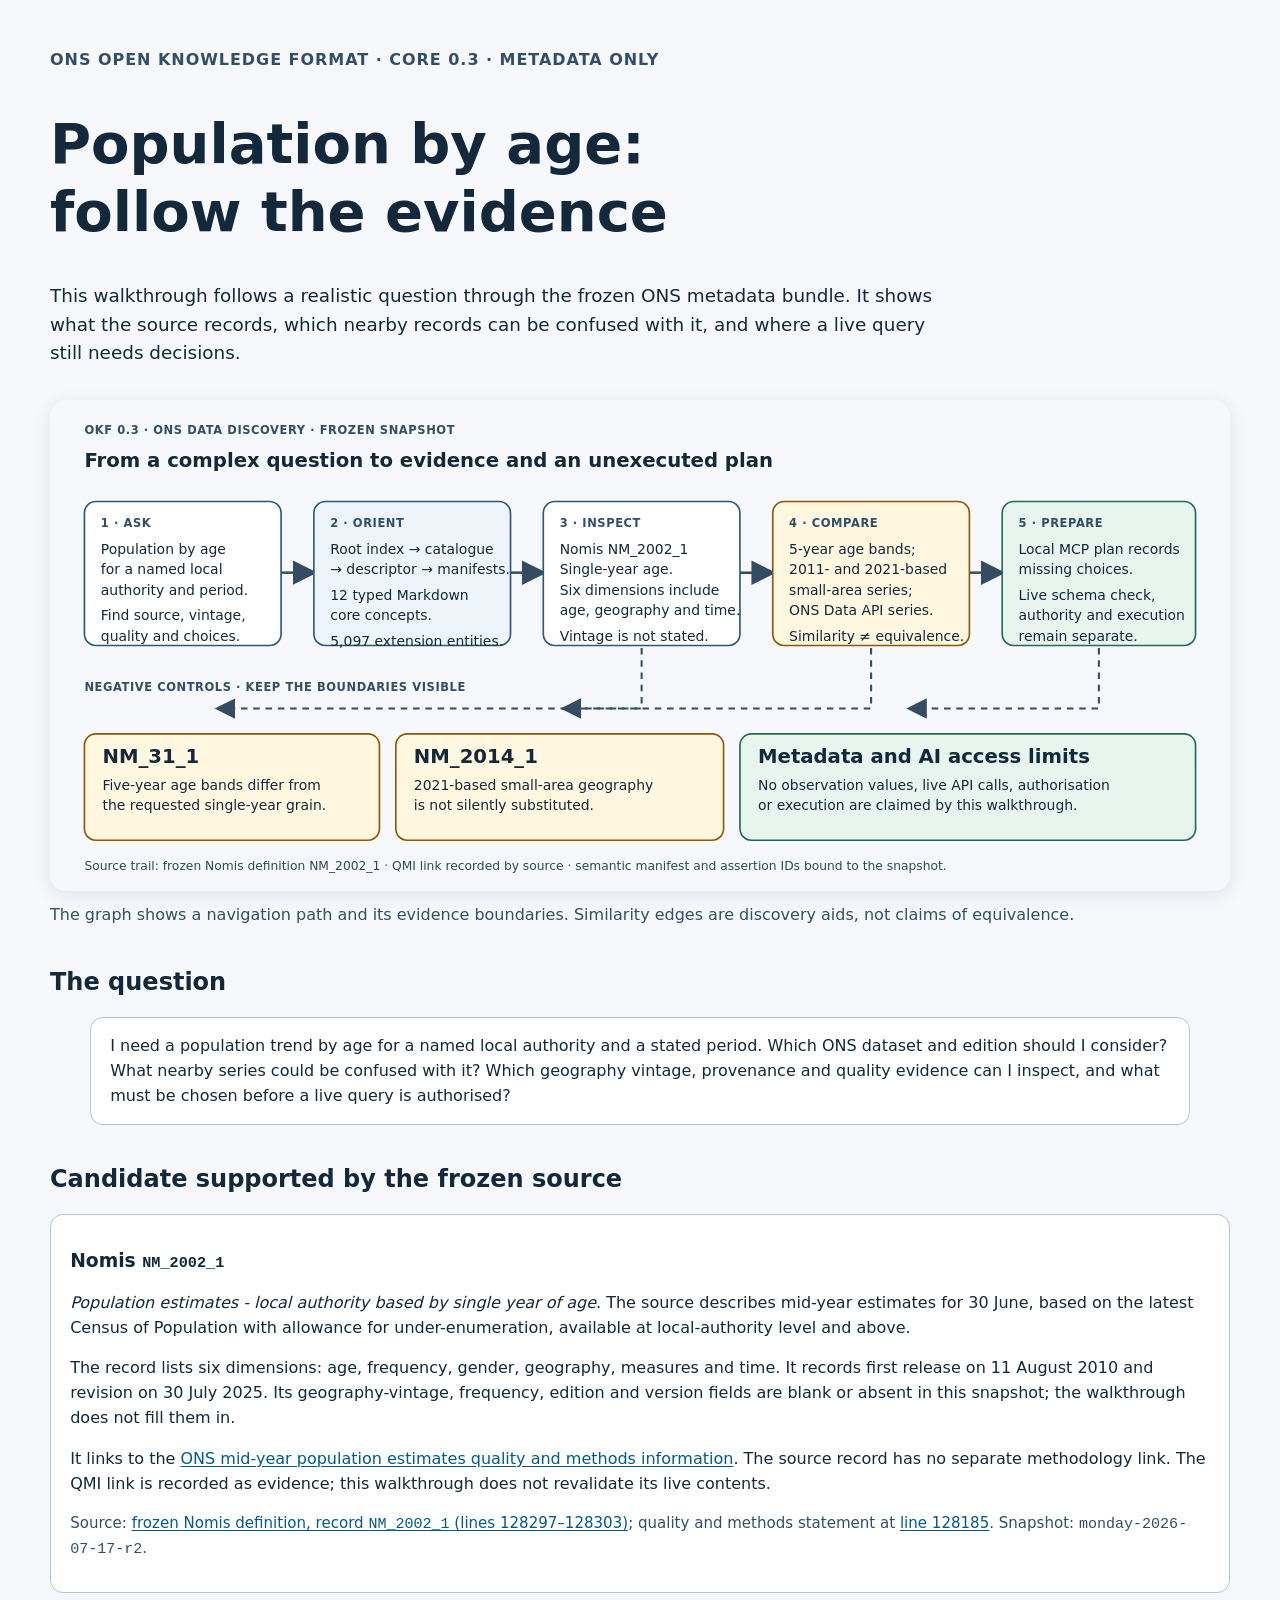
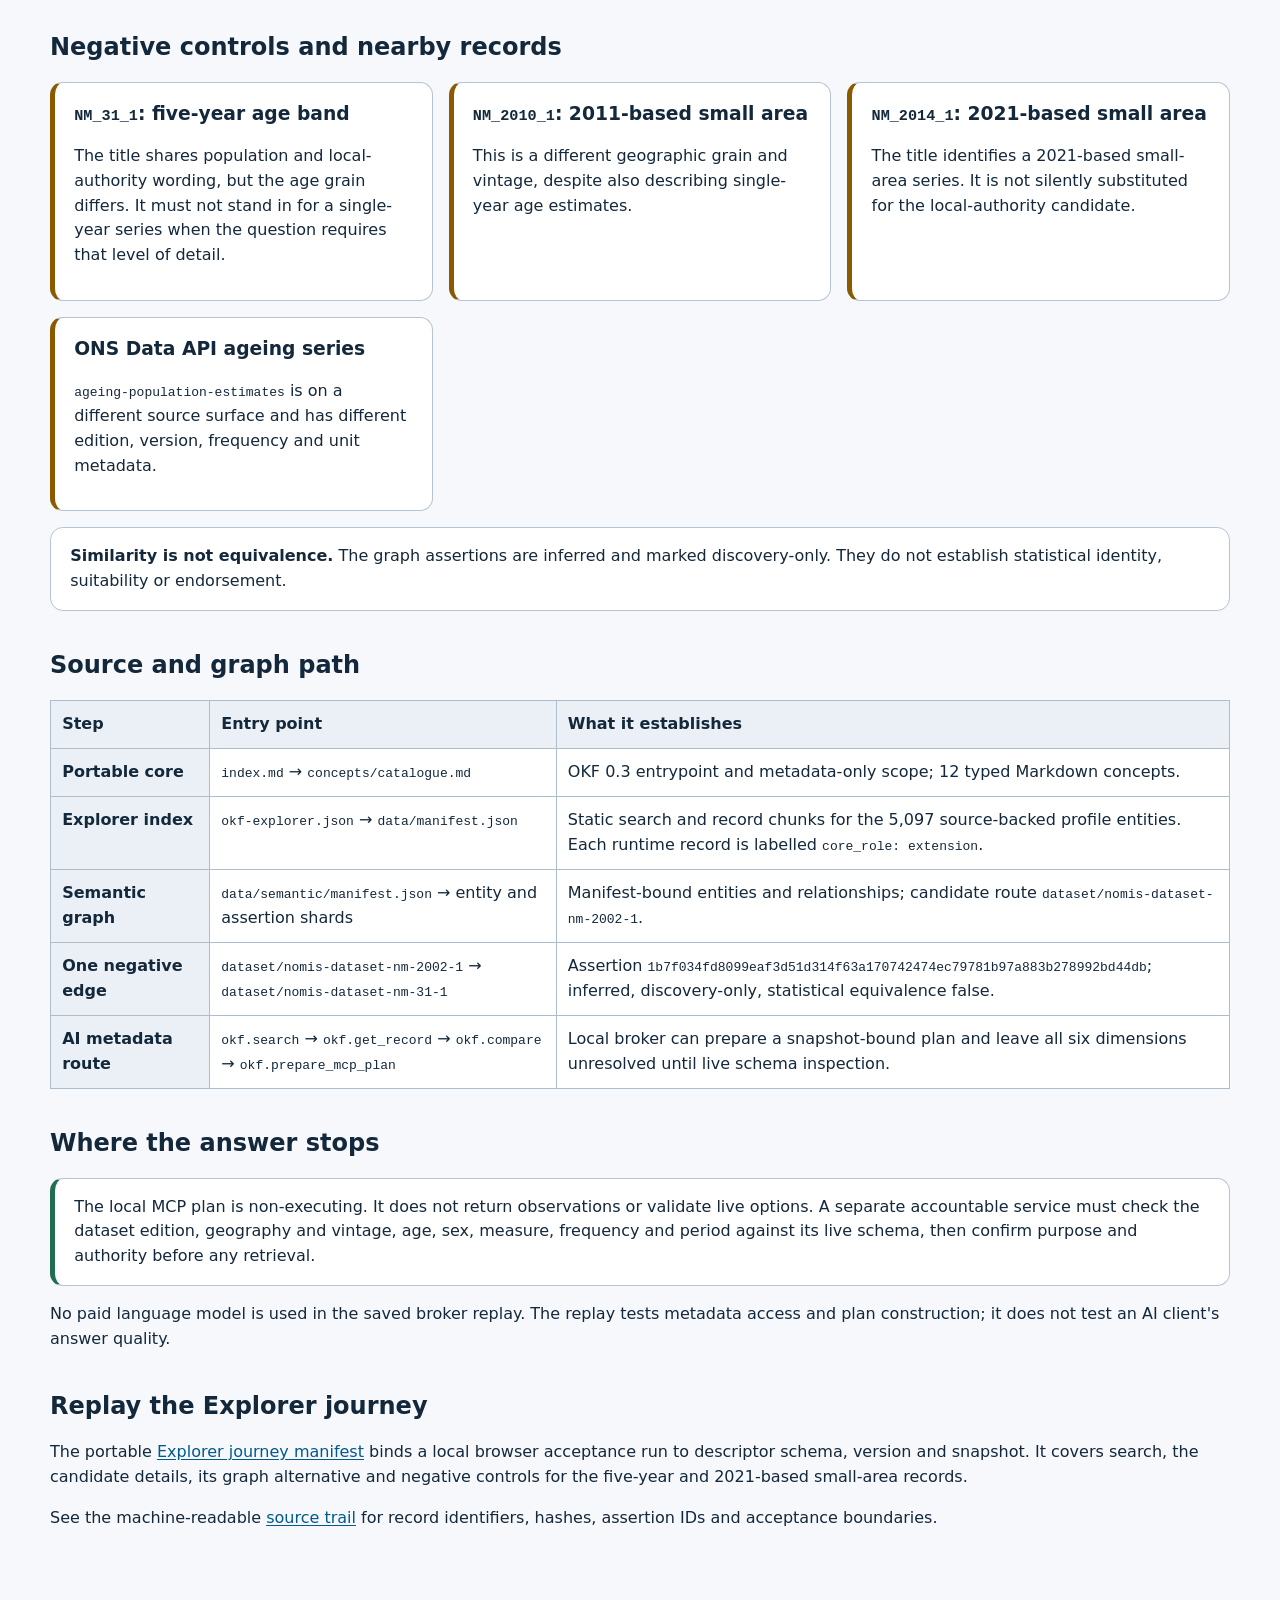
==== docs/ons-population-by-age-walkthrough.html @ 5329cd21 "feat: migrate ONS producer to OKF 0.3" ====
<!doctype html>
<html lang="en-GB">
<head>
  <meta charset="utf-8">
  <meta name="viewport" content="width=device-width, initial-scale=1">
  <meta name="description" content="A source-linked, metadata-only walkthrough of a complex population-by-age discovery question through the ONS OKF 0.3 bundle.">
  <title>Population by age: OKF 0.3 walkthrough</title>
  <style>
    :root { color-scheme: light; font-family: system-ui, sans-serif; color: #14283b; background: #f6f8fb; }
    body { margin: 0; line-height: 1.55; }
    main { max-width: 1180px; margin: 0 auto; padding: 2rem clamp(1rem, 4vw, 3rem) 4rem; }
    h1, h2, h3 { line-height: 1.2; }
    h1 { max-width: 18ch; font-size: clamp(2rem, 5vw, 3.5rem); }
    h2 { margin-top: 2.5rem; }
    a { color: #005a8b; text-underline-offset: .15em; }
    a:focus-visible { outline: 3px solid #ffbf47; outline-offset: 3px; }
    .eyebrow { color: #334e68; font-weight: 700; letter-spacing: .06em; text-transform: uppercase; }
    .lede { max-width: 76ch; font-size: 1.15rem; }
    figure { margin: 2rem 0; }
    figure img { display: block; width: 100%; height: auto; border-radius: 1rem; box-shadow: 0 4px 18px #14283b18; }
    figcaption { margin-top: .75rem; color: #334e68; }
    .grid { display: grid; grid-template-columns: repeat(auto-fit, minmax(min(100%, 320px), 1fr)); gap: 1rem; }
    article, .note { background: #fff; border: 1px solid #b5c4d2; border-radius: .8rem; padding: 1rem 1.2rem; }
    article h3 { margin-top: .25rem; }
    .boundary { border-left: .35rem solid #8b5a00; }
    .safe { border-left: .35rem solid #216e4e; }
    code { overflow-wrap: anywhere; }
    table { width: 100%; border-collapse: collapse; background: #fff; }
    th, td { text-align: left; vertical-align: top; padding: .7rem; border: 1px solid #aebdcb; }
    th { background: #eaf0f5; }
    .small { color: #334e68; font-size: .94rem; }
    @media (max-width: 620px) { main { padding-top: 1rem; } th, td { padding: .45rem; } }
  </style>
</head>
<body>
<main>
  <p class="eyebrow">ONS Open Knowledge Format · core 0.3 · metadata only</p>
  <h1>Population by age: follow the evidence</h1>
  <p class="lede">This walkthrough follows a realistic question through the frozen ONS metadata bundle. It shows what the source records, which nearby records can be confused with it, and where a live query still needs decisions.</p>

  <figure>
    <img src="ons-population-by-age-walkthrough.svg" alt="Five-step path from question, through OKF core and metadata graph, to candidate comparison and a non-executing plan; below it, negative controls separate five-year age bands, small-area geography, and metadata from live execution." width="1440" height="600">
    <figcaption>The graph shows a navigation path and its evidence boundaries. Similarity edges are discovery aids, not claims of equivalence.</figcaption>
  </figure>

  <section aria-labelledby="question">
    <h2 id="question">The question</h2>
    <blockquote class="note">I need a population trend by age for a named local authority and a stated period. Which ONS dataset and edition should I consider? What nearby series could be confused with it? Which geography vintage, provenance and quality evidence can I inspect, and what must be chosen before a live query is authorised?</blockquote>
  </section>

  <section aria-labelledby="candidate">
    <h2 id="candidate">Candidate supported by the frozen source</h2>
    <div class="note">
      <h3>Nomis <code>NM_2002_1</code></h3>
      <p><em>Population estimates - local authority based by single year of age</em>. The source describes mid-year estimates for 30 June, based on the latest Census of Population with allowance for under-enumeration, available at local-authority level and above.</p>
      <p>The record lists six dimensions: age, frequency, gender, geography, measures and time. It records first release on 11 August 2010 and revision on 30 July 2025. Its geography-vintage, frequency, edition and version fields are blank or absent in this snapshot; the walkthrough does not fill them in.</p>
      <p>It links to the <a href="https://www.ons.gov.uk/peoplepopulationandcommunity/populationandmigration/populationestimates/methodologies/midyearpopulationestimatesqmi">ONS mid-year population estimates quality and methods information</a>. The source record has no separate methodology link. The QMI link is recorded as evidence; this walkthrough does not revalidate its live contents.</p>
      <p class="small">Source: <a href="../source/demo-snapshot/nomis-dataset-definitions.json#L128297">frozen Nomis definition, record <code>NM_2002_1</code> (lines 128297–128303)</a>; quality and methods statement at <a href="../source/demo-snapshot/nomis-dataset-definitions.json#L128185">line 128185</a>. Snapshot: <code>monday-2026-07-17-r2</code>.</p>
    </div>
  </section>

  <section aria-labelledby="controls">
    <h2 id="controls">Negative controls and nearby records</h2>
    <div class="grid">
      <article class="boundary">
        <h3><code>NM_31_1</code>: five-year age band</h3>
        <p>The title shares population and local-authority wording, but the age grain differs. It must not stand in for a single-year series when the question requires that level of detail.</p>
      </article>
      <article class="boundary">
        <h3><code>NM_2010_1</code>: 2011-based small area</h3>
        <p>This is a different geographic grain and vintage, despite also describing single-year age estimates.</p>
      </article>
      <article class="boundary">
        <h3><code>NM_2014_1</code>: 2021-based small area</h3>
        <p>The title identifies a 2021-based small-area series. It is not silently substituted for the local-authority candidate.</p>
      </article>
      <article class="boundary">
        <h3>ONS Data API ageing series</h3>
        <p><code>ageing-population-estimates</code> is on a different source surface and has different edition, version, frequency and unit metadata.</p>
      </article>
    </div>
    <p class="note"><strong>Similarity is not equivalence.</strong> The graph assertions are inferred and marked discovery-only. They do not establish statistical identity, suitability or endorsement.</p>
  </section>

  <section aria-labelledby="path">
    <h2 id="path">Source and graph path</h2>
    <table>
      <thead><tr><th scope="col">Step</th><th scope="col">Entry point</th><th scope="col">What it establishes</th></tr></thead>
      <tbody>
        <tr><th scope="row">Portable core</th><td><code>index.md</code> → <code>concepts/catalogue.md</code></td><td>OKF 0.3 entrypoint and metadata-only scope; 12 typed Markdown concepts.</td></tr>
        <tr><th scope="row">Explorer index</th><td><code>okf-explorer.json</code> → <code>data/manifest.json</code></td><td>Static search and record chunks for the 5,097 source-backed profile entities. Each runtime record is labelled <code>core_role: extension</code>.</td></tr>
        <tr><th scope="row">Semantic graph</th><td><code>data/semantic/manifest.json</code> → entity and assertion shards</td><td>Manifest-bound entities and relationships; candidate route <code>dataset/nomis-dataset-nm-2002-1</code>.</td></tr>
        <tr><th scope="row">One negative edge</th><td><code>dataset/nomis-dataset-nm-2002-1</code> → <code>dataset/nomis-dataset-nm-31-1</code></td><td>Assertion <code>1b7f034fd8099eaf3d51d314f63a170742474ec79781b97a883b278992bd44db</code>; inferred, discovery-only, statistical equivalence false.</td></tr>
        <tr><th scope="row">AI metadata route</th><td><code>okf.search</code> → <code>okf.get_record</code> → <code>okf.compare</code> → <code>okf.prepare_mcp_plan</code></td><td>Local broker can prepare a snapshot-bound plan and leave all six dimensions unresolved until live schema inspection.</td></tr>
      </tbody>
    </table>
  </section>

  <section aria-labelledby="plan">
    <h2 id="plan">Where the answer stops</h2>
    <p class="note safe">The local MCP plan is non-executing. It does not return observations or validate live options. A separate accountable service must check the dataset edition, geography and vintage, age, sex, measure, frequency and period against its live schema, then confirm purpose and authority before any retrieval.</p>
    <p>No paid language model is used in the saved broker replay. The replay tests metadata access and plan construction; it does not test an AI client's answer quality.</p>
  </section>

  <section aria-labelledby="replay">
    <h2 id="replay">Replay the Explorer journey</h2>
    <p>The portable <a href="../evaluation/okf-03/ons-population-by-age-explorer-journeys.json">Explorer journey manifest</a> binds a local browser acceptance run to descriptor schema, version and snapshot. It covers search, the candidate details, its graph alternative and negative controls for the five-year and 2021-based small-area records.</p>
    <p>See the machine-readable <a href="../evaluation/okf-03/ons-population-by-age-source-trail.json">source trail</a> for record identifiers, hashes, assertion IDs and acceptance boundaries.</p>
  </section>
</main>
</body>
</html>
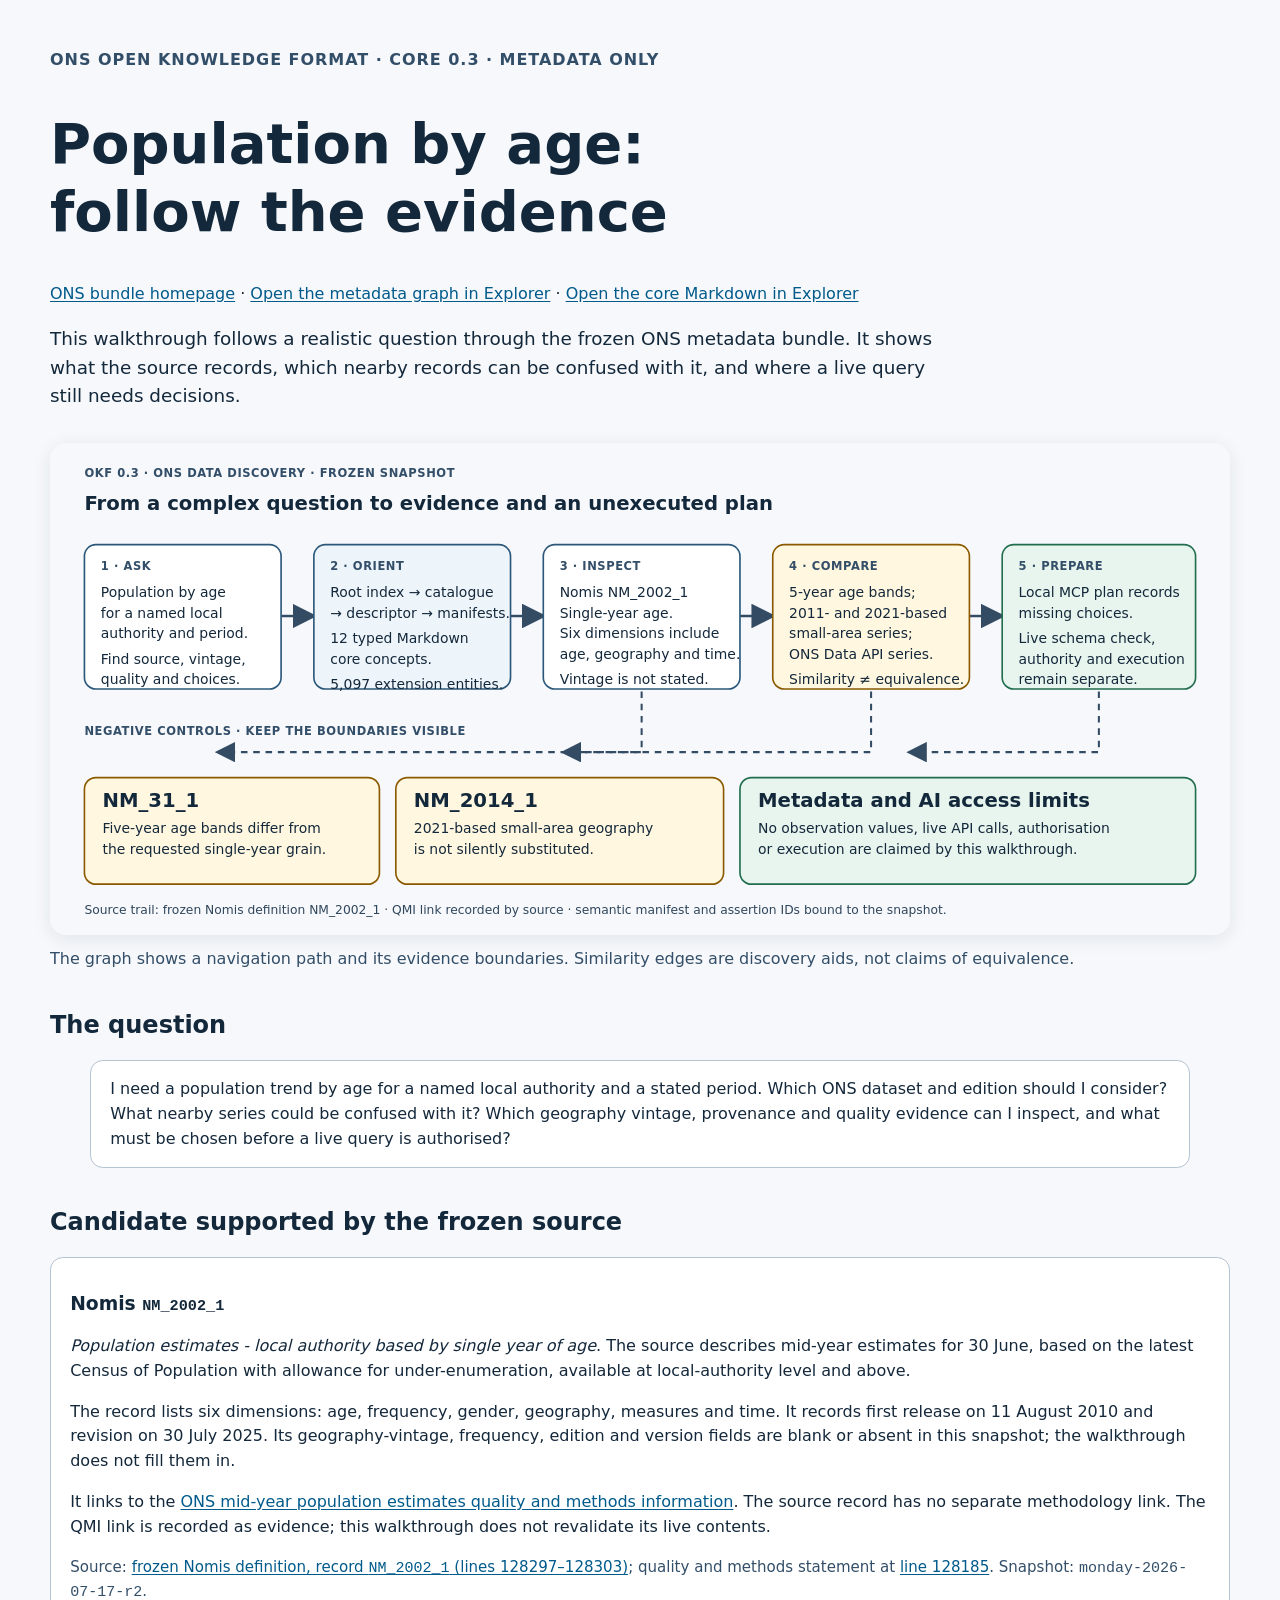
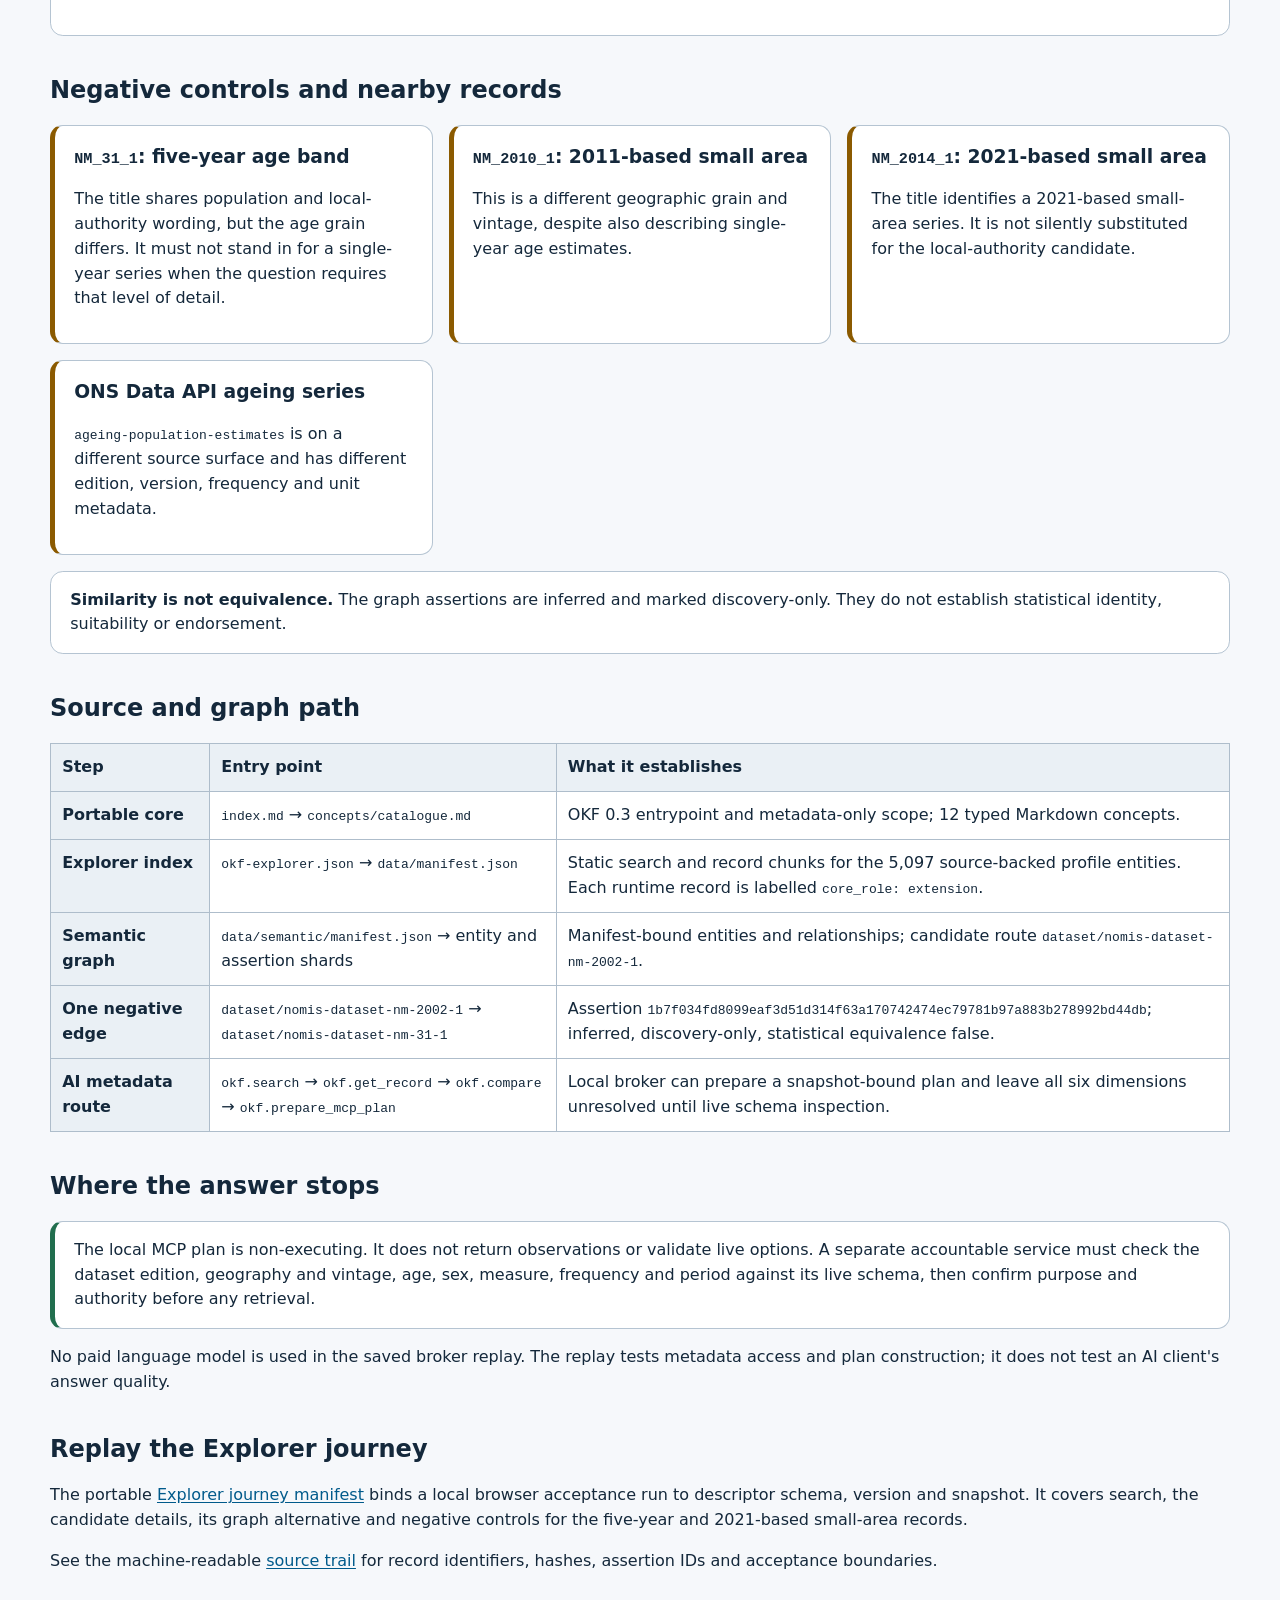
==== commit a2c08aba: "Publish the population walkthrough as checksum-bound bundle assets" ====
--- a/docs/ons-population-by-age-walkthrough.html
+++ b/docs/ons-population-by-age-walkthrough.html
@@ -36,6 +36,7 @@
 <main>
   <p class="eyebrow">ONS Open Knowledge Format · core 0.3 · metadata only</p>
   <h1>Population by age: follow the evidence</h1>
+  <p><a href="index.html">ONS bundle homepage</a> · <a href="https://chris-page-gov.github.io/okf-explorer/explore/?bundle=https%3A%2F%2Fchris-page-gov.github.io%2Fokf-ons%2Fokf-explorer.json">Open the metadata graph in Explorer</a> · <a href="https://chris-page-gov.github.io/okf-explorer/explore/?bundle=https%3A%2F%2Fchris-page-gov.github.io%2Fokf-ons%2Fokf-core-explorer.json">Open the core Markdown in Explorer</a></p>
   <p class="lede">This walkthrough follows a realistic question through the frozen ONS metadata bundle. It shows what the source records, which nearby records can be confused with it, and where a live query still needs decisions.</p>
 
   <figure>
@@ -55,7 +56,7 @@
       <p><em>Population estimates - local authority based by single year of age</em>. The source describes mid-year estimates for 30 June, based on the latest Census of Population with allowance for under-enumeration, available at local-authority level and above.</p>
       <p>The record lists six dimensions: age, frequency, gender, geography, measures and time. It records first release on 11 August 2010 and revision on 30 July 2025. Its geography-vintage, frequency, edition and version fields are blank or absent in this snapshot; the walkthrough does not fill them in.</p>
       <p>It links to the <a href="https://www.ons.gov.uk/peoplepopulationandcommunity/populationandmigration/populationestimates/methodologies/midyearpopulationestimatesqmi">ONS mid-year population estimates quality and methods information</a>. The source record has no separate methodology link. The QMI link is recorded as evidence; this walkthrough does not revalidate its live contents.</p>
-      <p class="small">Source: <a href="../source/demo-snapshot/nomis-dataset-definitions.json#L128297">frozen Nomis definition, record <code>NM_2002_1</code> (lines 128297–128303)</a>; quality and methods statement at <a href="../source/demo-snapshot/nomis-dataset-definitions.json#L128185">line 128185</a>. Snapshot: <code>monday-2026-07-17-r2</code>.</p>
+      <p class="small">Source: <a href="https://github.com/chris-page-gov/okf-ons/blob/16a70b6e2dd62a10e7dc891385a7a8235c72fdb1/source/demo-snapshot/nomis-dataset-definitions.json#L128297">frozen Nomis definition, record <code>NM_2002_1</code> (lines 128297–128303)</a>; quality and methods statement at <a href="https://github.com/chris-page-gov/okf-ons/blob/16a70b6e2dd62a10e7dc891385a7a8235c72fdb1/source/demo-snapshot/nomis-dataset-definitions.json#L128185">line 128185</a>. Snapshot: <code>monday-2026-07-17-r2</code>.</p>
     </div>
   </section>
 
@@ -104,8 +105,8 @@
 
   <section aria-labelledby="replay">
     <h2 id="replay">Replay the Explorer journey</h2>
-    <p>The portable <a href="../evaluation/okf-03/ons-population-by-age-explorer-journeys.json">Explorer journey manifest</a> binds a local browser acceptance run to descriptor schema, version and snapshot. It covers search, the candidate details, its graph alternative and negative controls for the five-year and 2021-based small-area records.</p>
-    <p>See the machine-readable <a href="../evaluation/okf-03/ons-population-by-age-source-trail.json">source trail</a> for record identifiers, hashes, assertion IDs and acceptance boundaries.</p>
+    <p>The portable <a href="ons-population-by-age-explorer-journeys.json">Explorer journey manifest</a> binds a local browser acceptance run to descriptor schema, version and snapshot. It covers search, the candidate details, its graph alternative and negative controls for the five-year and 2021-based small-area records.</p>
+    <p>See the machine-readable <a href="ons-population-by-age-source-trail.json">source trail</a> for record identifiers, hashes, assertion IDs and acceptance boundaries.</p>
   </section>
 </main>
 </body>
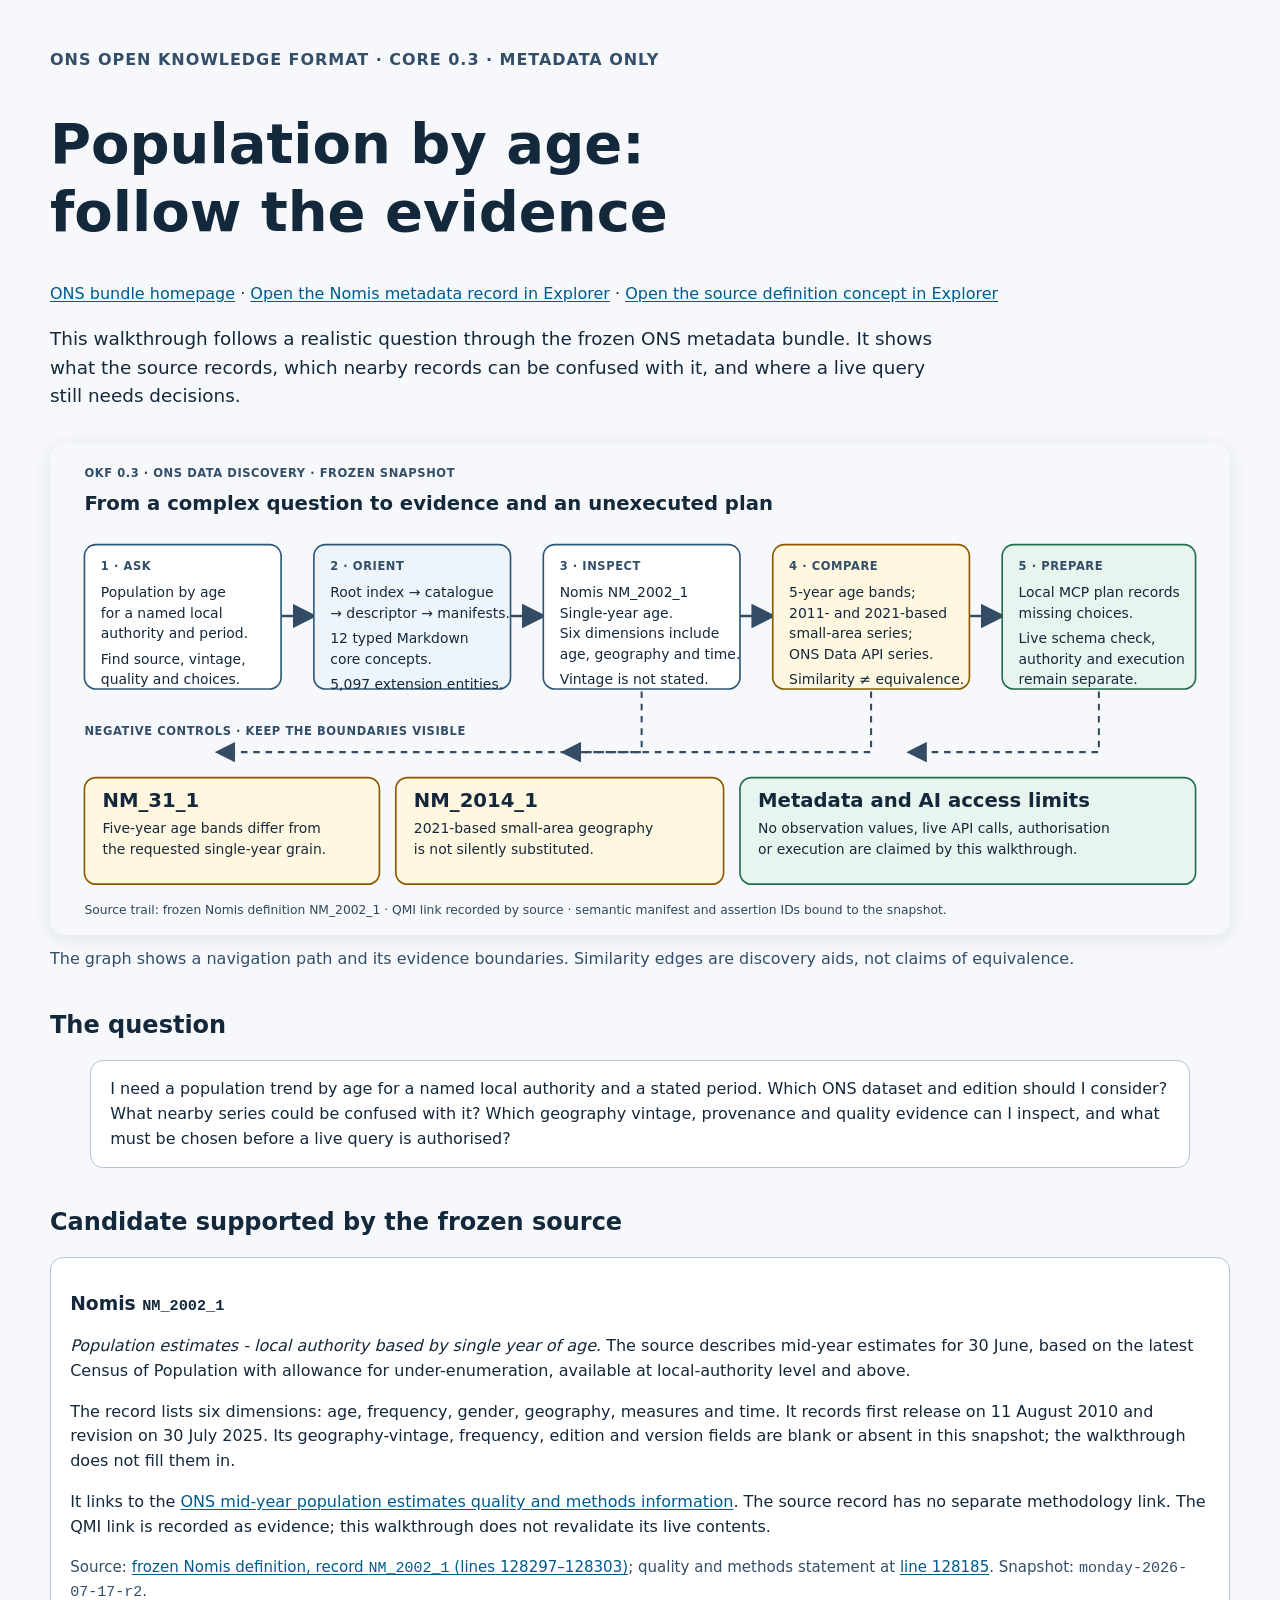
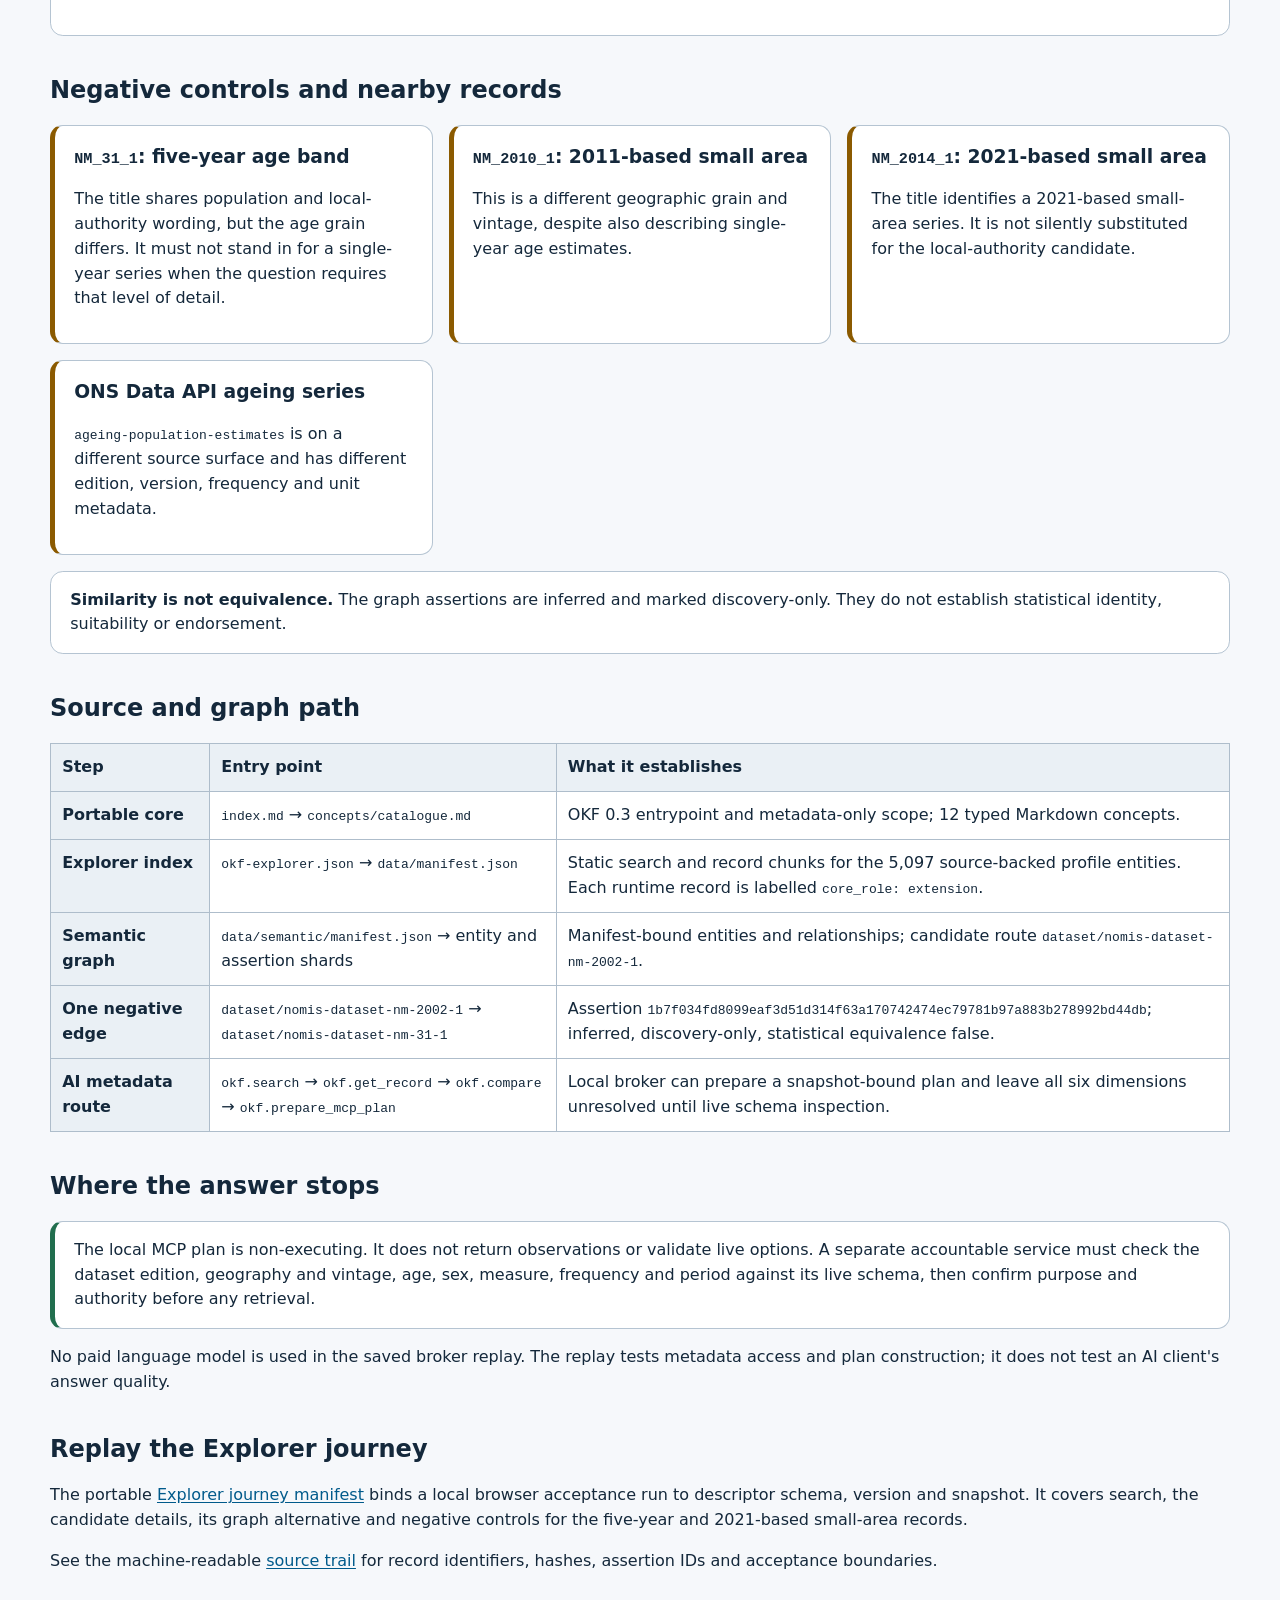
==== commit 5186954b: "Pin ONS validation to uv 0.13.4" ====
--- a/docs/ons-population-by-age-walkthrough.html
+++ b/docs/ons-population-by-age-walkthrough.html
@@ -1,6 +1,7 @@
 <!doctype html>
 <html lang="en-GB">
 <head>
+  <link rel="icon" href="data:,">
   <meta charset="utf-8">
   <meta name="viewport" content="width=device-width, initial-scale=1">
   <meta name="description" content="A source-linked, metadata-only walkthrough of a complex population-by-age discovery question through the ONS OKF 0.3 bundle.">
@@ -36,7 +37,7 @@
 <main>
   <p class="eyebrow">ONS Open Knowledge Format · core 0.3 · metadata only</p>
   <h1>Population by age: follow the evidence</h1>
-  <p><a href="index.html">ONS bundle homepage</a> · <a href="https://chris-page-gov.github.io/okf-explorer/explore/?bundle=https%3A%2F%2Fchris-page-gov.github.io%2Fokf-ons%2Fokf-explorer.json">Open the metadata graph in Explorer</a> · <a href="https://chris-page-gov.github.io/okf-explorer/explore/?bundle=https%3A%2F%2Fchris-page-gov.github.io%2Fokf-ons%2Fokf-core-explorer.json">Open the core Markdown in Explorer</a></p>
+  <p><a href="index.html">ONS bundle homepage</a> · <a href="https://chris-page-gov.github.io/okf-explorer/explore/?bundle=https%3A%2F%2Fchris-page-gov.github.io%2Fokf-ons%2Fokf-explorer.json&amp;q=NM_2002_1#dataset/nomis-dataset-nm-2002-1">Open the Nomis metadata record in Explorer</a> · <a href="https://chris-page-gov.github.io/okf-explorer/explore/?bundle=https%3A%2F%2Fchris-page-gov.github.io%2Fokf-ons%2Fokf-core-explorer.json#concepts/sources/nomis-dataset-definitions.md">Open the source definition concept in Explorer</a></p>
   <p class="lede">This walkthrough follows a realistic question through the frozen ONS metadata bundle. It shows what the source records, which nearby records can be confused with it, and where a live query still needs decisions.</p>
 
   <figure>
